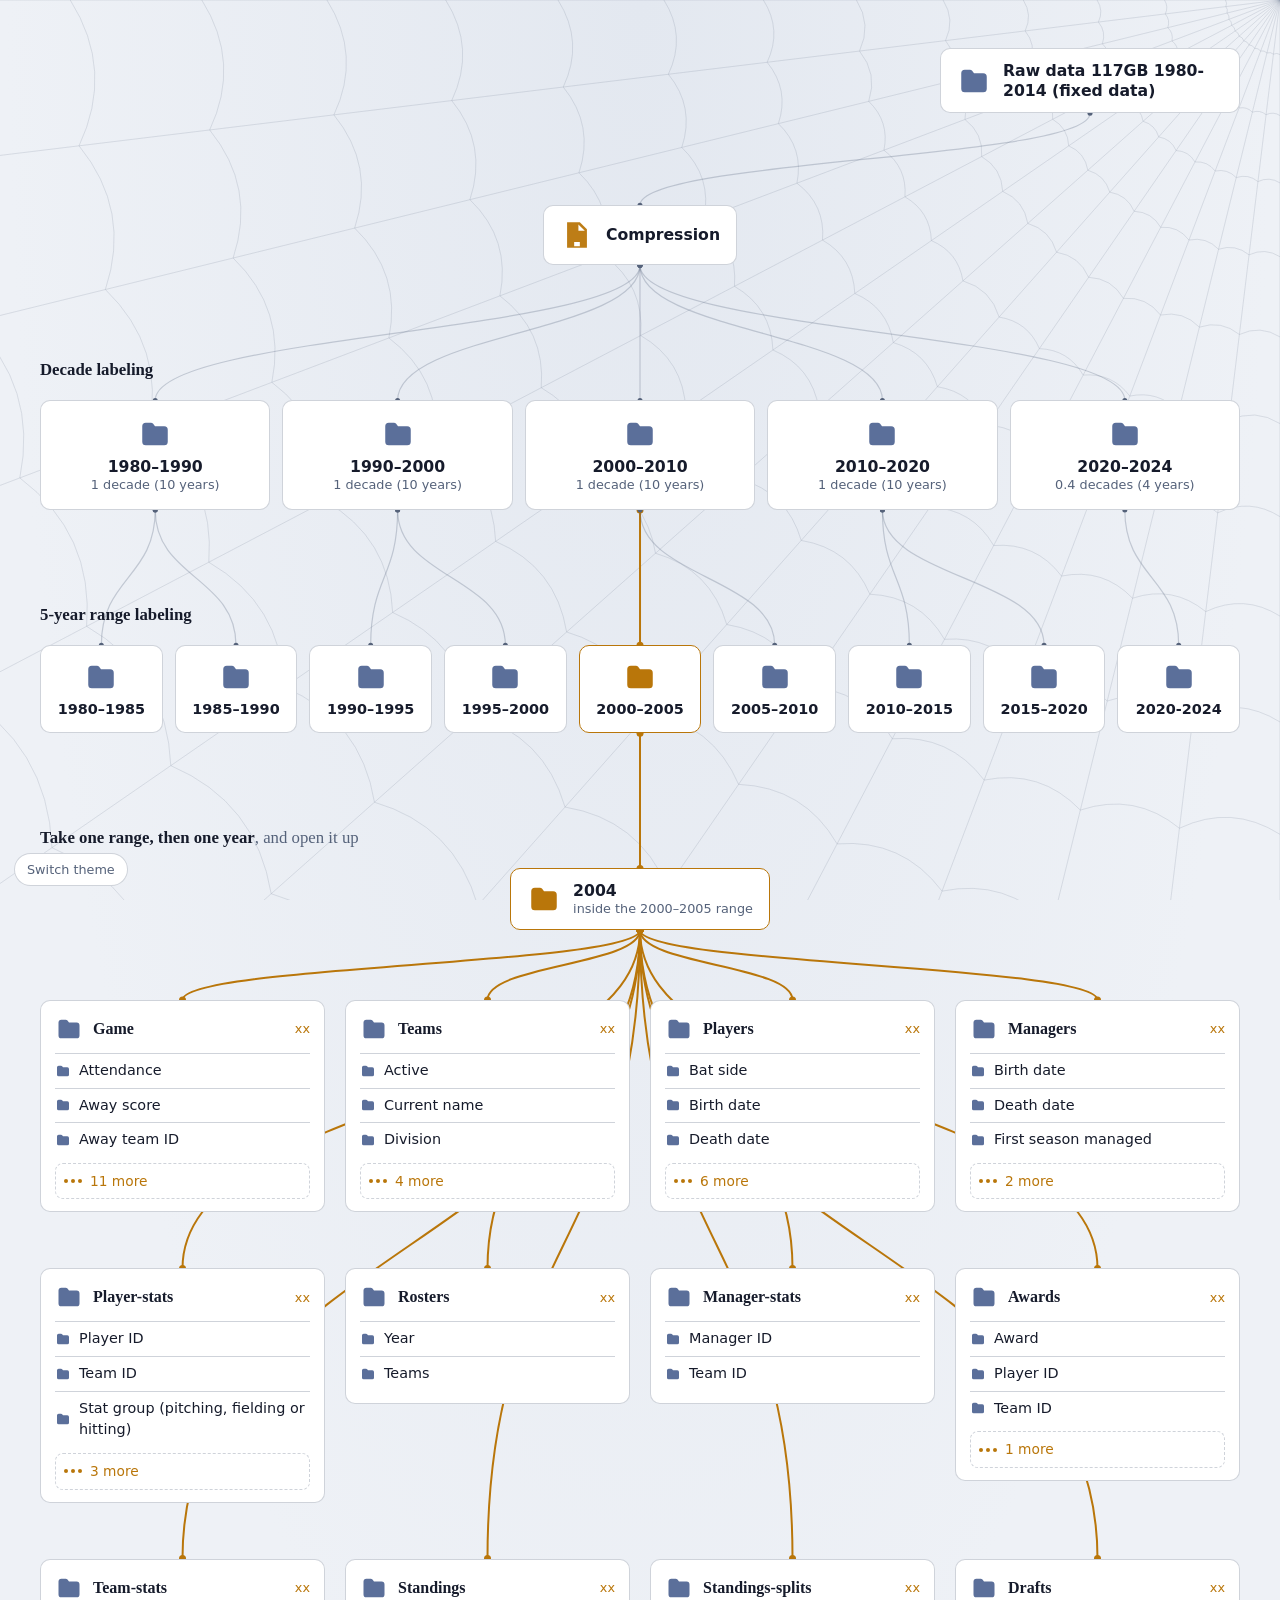
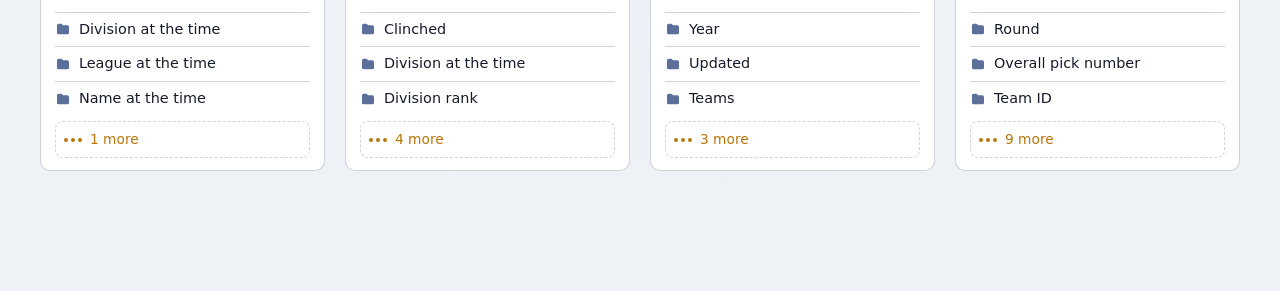
==== index.html @ 1d9f2767 "Add files via upload" ====
<!DOCTYPE html>
<html lang="en">
<head>
  <meta charset="UTF-8">
  <meta name="viewport" content="width=device-width, initial-scale=1">
  <title>Baseball data web, 1980–2014</title>
  <link rel="stylesheet" href="style.css">
</head>
<body>

<!-- Icon sprite -->
<svg width="0" height="0" style="position:absolute" aria-hidden="true">
  <symbol id="folder" viewBox="0 0 24 24">
    <path fill="currentColor" d="M3 6.5A2.5 2.5 0 0 1 5.5 4h3.6c.6 0 1.2.3 1.6.8L12 6.5h6.5A2.5 2.5 0 0 1 21 9v8.5a2.5 2.5 0 0 1-2.5 2.5h-13A2.5 2.5 0 0 1 3 17.5v-11Z"/>
  </symbol>
  <symbol id="zip" viewBox="0 0 24 24">
    <path fill="currentColor" d="M5 3h9l5 5v13H5V3Zm8 1.5V9h4.5L13 4.5ZM10 5h2v2h-2V5Zm0 3h2v2h-2V8Zm-2 3h2v2H8v-2Zm2 3h2v2h-2v-2Zm2 3h-2v3h4v-3h-2Z" opacity=".95"/>
  </symbol>
</svg>

<!-- Background web -->
<svg id="bgweb" aria-hidden="true"></svg>

<button class="theme-toggle" id="themeToggle" type="button">Switch theme</button>

<main id="flow">
  <svg id="strands" aria-hidden="true"></svg>

  <!-- Step 1 -->
  <section class="stage s1" aria-label="Step 1: Raw data">
    <div class="folder-node" id="raw">
      <svg><use href="#folder"/></svg>
      <span class="t">Raw data 117GB 1980-2014 (fixed data)</span>
    </div>
  </section>

  <!-- Step 2 -->
  <section class="stage s2" aria-label="Step 2: Compression">
    <div class="folder-node zip-node" id="compress">
      <svg><use href="#zip"/></svg>
      <span class="t">Compression</span>
    </div>
  </section>

  <!-- Step 3 -->
  <section class="stage" aria-label="Step 3: Decade labeling">
    <h2 class="stage-head"><b>Decade labeling</b></h2>
    <div class="row decades" id="decades"></div>
  </section>

  <!-- Step 4 -->
  <section class="stage" aria-label="Step 4: Five-year range labeling">
    <h2 class="stage-head"><b>5-year range labeling</b></h2>
    <div class="row ranges" id="ranges"></div>
  </section>

  <!-- Step 5 -->
  <section class="stage" aria-label="Step 5: One year opened up" style="margin-bottom:0">
    <h2 class="stage-head"><b>Take one range, then one year</b>, and open it up</h2>
    <div class="year-wrap">
      <div class="folder-node picked" id="year">
        <svg><use href="#folder"/></svg>
        <span class="t">2004<span class="sub">inside the 2000–2005 range</span></span>
      </div>
    </div>
    <div class="cards" id="cards"></div>
  </section>
</main>

<script>
/* ---------- DATA ---------- */
const decades = [
  ["1980–1990", "1 decade (10 years)"],
  ["1990–2000", "1 decade (10 years)"],
  ["2000–2010", "1 decade (10 years)"],
  ["2010–2020", "1 decade (10 years)"],
  ["2020–2024", "0.4 decades (4 years)"],
];

const ranges = [
  "1980–1985","1985–1990","1990–1995","1995–2000","2000–2005",
  "2005–2010","2010–2015","2015–2020","2020-2024",
];
const PICKED_RANGE = "2000–2005";
// which decade each range belongs to (index into decades)
const rangeParent = [0,0,1,1,2,2,3,3,4];

const pitching = ["Air outs","At bats","Batting average","Balks","Walks","Batters faced","Blown saves","Catcher's interference","Caught stealing","Caught stealing percentage","Complete games","Doubles","Earned runs","Earned run average","Games finished","Games pitched","Games started","Grounded into double play","Ground outs","Ground outs to air outs ratio","Hit by pitch","Hits","Hits per 9 innings","Holds","Home runs","Home runs per 9 innings","Inherited runners","Inherited runners scored","Innings pitched","Intentional walks","Losses","Number of pitches","On-base percentage","On-base plus slugging","Outs","Pickoffs","Pitches per inning","Runs","Runs scored per 9 innings","Sacrifice bunts","Sacrifice flies","Save opportunities","Saves","Shutouts","Slugging percentage","Stolen base percentage","Stolen bases","Strikeouts","Strike percentage","Strikeout-to-walk ratio","Strikeouts per 9 innings","Strikes","Total bases","Triples","Walks per 9 innings","Walks plus hits per inning pitched","Wild pitches","Winning percentage","Wins"];
const fielding = ["Age","Assists","Catcher earned run average","Catcher's interference","Caught stealing","Caught stealing percentage","Chances","Double plays","Errors","Fielding percentage","Games played","Games started","Innings","Passed balls","Pickoffs","Position","Put outs","Range factor per 9 innings","Range factor per game","Stolen base percentage","Stolen bases","Throwing errors","Triple plays","Wild pitches"];
const hitting = ["Age","Air outs","At bats","At bats per home run","Batting average","Batting average on balls in play","Walks","Catcher's interference","Caught stealing","Caught stealing percentage","Doubles","Games played","Grounded into double play","Ground outs","Ground outs to air outs ratio","Hit by pitch","Hits","Home runs","Intentional walks","Left on base","Number of pitches","On-base percentage","On-base plus slugging","Plate appearances","Runs batted in","Runs","Sacrifice bunts","Sacrifice flies","Slugging percentage","Stolen base percentage","Stolen bases","Strikeouts","Total bases","Triples"];

// count: "xx" until you have the exact numbers, then replace with the real number
const categories = [
  { name: "Game", count: "xx", items: ["Attendance","Away score","Away team ID","Ballpark ID","Date","Game ID","Game type (includes postseason)","Home score","Home team ID","Losing pitcher ID","Save pitcher ID","Status","Venue name at the time","Winning pitcher ID"] },
  { name: "Teams", count: "xx", items: ["Active","Current name","Division","ID","League",
      { name: "Name history (past names only)", children: ["Name","Through year"] },
      { name: "Trophies", children: ["Division titles","Pennants","Wild cards","World Series"] } ] },
  { name: "Players", count: "xx", items: ["Bat side","Birth date","Death date","Debut date","Height","Last active season","Pitch hand","Status","Weight"] },
  { name: "Managers", count: "xx", items: ["Birth date","Death date","First season managed","Last season managed","Status"] },
  { name: "Player-stats", count: "xx", items: ["Player ID","Team ID","Stat group (pitching, fielding or hitting)",
      { name: "Pitching stats", children: pitching },
      { name: "Fielding stats", children: fielding },
      { name: "Hitting stats", children: hitting } ] },
  { name: "Rosters", count: "xx", items: ["Year","Teams"] },
  { name: "Manager-stats", count: "xx", items: ["Manager ID","Team ID"] },
  { name: "Awards", count: "xx", items: ["Award","Player ID","Team ID","Year"] },
  { name: "Team-stats", count: "xx", items: ["Division at the time","League at the time","Name at the time","Team ID"] },
  { name: "Standings", count: "xx", items: ["Clinched","Division at the time","Division rank","Losses","Team ID","Winning percentage","Wins"] },
  { name: "Standings-splits", count: "xx", items: ["Year","Updated","Teams",
      { name: "Each team", children: ["Team ID","Wins","Losses","Winning percentage","Runs scored","Runs allowed","Run differential","Games behind","Wild card games behind"] },
      { name: "Splits", children: ["Home","Away","Left","Left home","Left away","Right","Right home","Right away","Last ten games","Extra-inning games","One-run games","Day games","Night games","Grass","Turf"] },
      { name: "Expected record", children: ["Expected win-loss record","Expected win-loss record for the season"] } ] },
  { name: "Drafts", count: "xx", items: ["Round","Overall pick number","Team ID","Player ID","Player name","Position","School","Birth date","Height","Weight","Bats (left, right or switch)","Throws (left or right)"] },
];

const PREVIEW = 3; // how many entries show before the "more" button

/* ---------- BUILD ---------- */
const ICON = '<svg><use href="#folder"/></svg>';
const $ = (id) => document.getElementById(id);

decades.forEach(([label, note], i) => {
  const d = document.createElement("div");
  d.className = "folder-node";
  d.id = "dec" + i;
  d.innerHTML = `${ICON}<span class="t">${label}<span class="sub">${note}</span></span>`;
  $("decades").appendChild(d);
});

ranges.forEach((label, i) => {
  const d = document.createElement("div");
  d.className = "folder-node" + (label === PICKED_RANGE ? " picked" : "");
  d.id = "rng" + i;
  d.innerHTML = `${ICON}<span class="t">${label}</span>`;
  $("ranges").appendChild(d);
});

function itemHTML(it) {
  if (typeof it === "string") return `<li>${ICON}<span>${it}</span></li>`;
  const kids = it.children.map((c) => `<li>${c}</li>`).join("");
  return `<li class="sub-group"><div class="gname">${ICON}<span>${it.name}</span></div><ul>${kids}</ul></li>`;
}

categories.forEach((cat, i) => {
  const card = document.createElement("article");
  card.className = "card";
  card.id = "cat" + i;
  const first = cat.items.slice(0, PREVIEW).map(itemHTML).join("");
  const rest = cat.items.slice(PREVIEW).map(itemHTML).join("");
  const hidden = cat.items.length - PREVIEW;
  card.innerHTML = `
    <div class="card-head">${ICON}<h3>${cat.name}</h3><span class="count">${cat.count}</span></div>
    <ul>${first}</ul>
    ${hidden > 0 ? `<ul class="rest">${rest}</ul>
    <button class="more" type="button" aria-expanded="false">
      <span class="dots" aria-hidden="true"><i></i><i></i><i></i></span>
      <span class="label">${hidden} more</span>
    </button>` : ""}`;
  const btn = card.querySelector(".more");
  if (btn) btn.addEventListener("click", () => {
    const open = card.classList.toggle("open");
    btn.setAttribute("aria-expanded", open);
    btn.querySelector(".label").textContent = open ? "Show less" : `${hidden} more`;
    drawStrands();
  });
  $("cards").appendChild(card);
});

/* ---------- STRANDS (the web connecting everything) ---------- */
const NS = "http://www.w3.org/2000/svg";
function pt(el, where) {
  const f = $("flow").getBoundingClientRect();
  const r = el.getBoundingClientRect();
  return { x: r.left - f.left + r.width / 2, y: (where === "top" ? r.top : r.bottom) - f.top };
}
function strand(svg, a, b, picked) {
  const p1 = pt(a, "bottom"), p2 = pt(b, "top");
  const my = (p1.y + p2.y) / 2;
  const path = document.createElementNS(NS, "path");
  path.setAttribute("d", `M${p1.x},${p1.y} C${p1.x},${my} ${p2.x},${my} ${p2.x},${p2.y}`);
  path.setAttribute("class", "strand" + (picked ? " picked" : ""));
  svg.appendChild(path);
  [p1, p2].forEach((p) => {
    const c = document.createElementNS(NS, "circle");
    c.setAttribute("cx", p.x); c.setAttribute("cy", p.y); c.setAttribute("r", picked ? 3.5 : 2.5);
    c.setAttribute("class", "dew" + (picked ? " picked" : ""));
    svg.appendChild(c);
  });
}
function drawStrands() {
  const svg = $("strands");
  svg.innerHTML = "";
  const pickedIdx = ranges.indexOf(PICKED_RANGE);
  strand(svg, $("raw"), $("compress"));
  decades.forEach((_, i) => strand(svg, $("compress"), $("dec" + i)));
  ranges.forEach((_, i) => strand(svg, $("dec" + rangeParent[i]), $("rng" + i), i === pickedIdx));
  strand(svg, $("rng" + pickedIdx), $("year"), true);
  categories.forEach((_, i) => strand(svg, $("year"), $("cat" + i), true));
}

/* ---------- BACKGROUND WEB ---------- */
function drawBg() {
  const svg = $("bgweb");
  const w = innerWidth, h = innerHeight;
  svg.setAttribute("viewBox", `0 0 ${w} ${h}`);
  svg.innerHTML = "";
  const cx = w, cy = 0, R = Math.hypot(w, h) * 1.05;
  const spokes = 13, rings = 16;
  const style = "stroke:var(--silk-dim);fill:none;stroke-width:1";
  for (let s = 0; s <= spokes; s++) {
    const a = Math.PI / 2 + (s / spokes) * (Math.PI / 2);
    const l = document.createElementNS(NS, "line");
    l.setAttribute("x1", cx); l.setAttribute("y1", cy);
    l.setAttribute("x2", cx + Math.cos(a) * R); l.setAttribute("y2", cy + Math.sin(a) * R);
    l.setAttribute("style", style);
    svg.appendChild(l);
  }
  for (let r = 1; r <= rings; r++) {
    const rad = (r / rings) * R * (0.5 + 0.5 * (r / rings));
    let d = "";
    for (let s = 0; s <= spokes; s++) {
      const a = Math.PI / 2 + (s / spokes) * (Math.PI / 2);
      const sag = s > 0 ? rad * 0.965 : rad; // silk sags between spokes
      const x = cx + Math.cos(a) * rad, y = cy + Math.sin(a) * rad;
      if (s === 0) d += `M${x},${y}`;
      else {
        const am = Math.PI / 2 + ((s - 0.5) / spokes) * (Math.PI / 2);
        d += ` Q${cx + Math.cos(am) * sag},${cy + Math.sin(am) * sag} ${x},${y}`;
      }
    }
    const p = document.createElementNS(NS, "path");
    p.setAttribute("d", d); p.setAttribute("style", style);
    svg.appendChild(p);
  }
}

/* ---------- THEME TOGGLE ---------- */
$("themeToggle").addEventListener("click", () => {
  const root = document.documentElement;
  const light = matchMedia("(prefers-color-scheme: light)").matches;
  const cur = root.dataset.theme || (light ? "light" : "dark");
  root.dataset.theme = cur === "dark" ? "light" : "dark";
  if (root.dataset.theme === "light") {
    root.style.cssText = "--bg:#eef1f6;--bg-2:#e3e8f0;--card:#fff;--silk:#55627a;--silk-dim:rgba(85,98,122,.28);--ink:#161b2b;--ink-dim:#55627a;--amber:#b9760a;--folder:#5b6f9a;--folder-hi:#b9760a";
  } else {
    root.style.cssText = "";
  }
});

/* ---------- INIT ---------- */
function redraw() { drawBg(); drawStrands(); }
addEventListener("resize", redraw);
addEventListener("load", redraw);
if (document.fonts && document.fonts.ready) document.fonts.ready.then(redraw);
redraw();
</script>
</body>
</html>
---- style.css ----
:root {
  --bg: #0f1220;
  --bg-2: #161a2e;
  --card: #1a1f36;
  --silk: #c9d4e3;
  --silk-dim: rgba(201, 212, 227, 0.22);
  --ink: #e9eef7;
  --ink-dim: #93a0b8;
  --amber: #f2b544;
  --folder: #7c8fb8;
  --folder-hi: #f2b544;
  --radius: 10px;
  --serif: "Iowan Old Style", "Palatino Linotype", Palatino, Georgia, serif;
  --sans: system-ui, -apple-system, "Segoe UI", Roboto, sans-serif;
}

@media (prefers-color-scheme: light) {
  :root:not([data-theme="dark"]) {
    --bg: #eef1f6;
    --bg-2: #e3e8f0;
    --card: #ffffff;
    --silk: #55627a;
    --silk-dim: rgba(85, 98, 122, 0.28);
    --ink: #161b2b;
    --ink-dim: #55627a;
    --amber: #b9760a;
    --folder: #5b6f9a;
    --folder-hi: #b9760a;
  }
}

* { box-sizing: border-box; }

html { background: var(--bg); }

body {
  margin: 0;
  min-height: 100vh;
  color: var(--ink);
  font-family: var(--sans);
  line-height: 1.5;
  overflow-x: auto;
  background:
    radial-gradient(ellipse at 50% 0%, var(--bg-2), transparent 70%),
    var(--bg);
}

/* Fixed background web: radial spokes + concentric rings from the top-right corner */
#bgweb {
  position: fixed;
  inset: 0;
  width: 100%;
  height: 100%;
  z-index: 0;
  pointer-events: none;
  opacity: 0.55;
}

#flow {
  position: relative;
  z-index: 1;
  min-width: 1240px;
  max-width: 1500px;
  margin: 0 auto;
  padding: 48px 40px 120px;
}

#strands {
  position: absolute;
  inset: 0;
  width: 100%;
  height: 100%;
  z-index: 0;
  pointer-events: none;
  overflow: visible;
}

.strand {
  fill: none;
  stroke: var(--silk-dim);
  stroke-width: 1.2;
}
.strand.picked {
  stroke: var(--amber);
  stroke-width: 2;
  stroke-dasharray: 1000;
  stroke-dashoffset: 1000;
  animation: spin 1.8s ease-out 0.3s forwards;
}
@keyframes spin { to { stroke-dashoffset: 0; } }
.dew { fill: var(--silk); }
.dew.picked { fill: var(--amber); }

.stage {
  position: relative;
  z-index: 1;
  margin-bottom: 92px;
}

.stage-head {
  font-family: var(--serif);
  font-size: 1.05rem;
  color: var(--ink-dim);
  margin: 0 0 18px;
  font-weight: 400;
}
.stage-head b { color: var(--ink); font-weight: 600; }

/* Step 1: top right */
.stage.s1 { display: flex; justify-content: flex-end; }
.stage.s1 .folder-node { max-width: 300px; }

/* Step 2: centered */
.stage.s2 { display: flex; justify-content: center; }

/* Folder nodes */
.folder-node {
  display: inline-flex;
  align-items: center;
  gap: 12px;
  padding: 12px 16px;
  background: var(--card);
  border: 1px solid var(--silk-dim);
  border-radius: var(--radius);
  color: var(--ink);
  text-align: left;
}
.folder-node svg { width: 34px; height: 34px; flex: none; color: var(--folder); }
.folder-node .t { font-weight: 600; font-size: 0.98rem; line-height: 1.25; }
.folder-node .sub { display: block; font-size: 0.8rem; color: var(--ink-dim); font-weight: 400; }
.folder-node.picked { border-color: var(--amber); }
.folder-node.picked svg { color: var(--folder-hi); }

.zip-node svg { color: var(--amber); }

.row {
  display: flex;
  gap: 12px;
  justify-content: space-between;
}
.row .folder-node { flex: 1 1 0; min-width: 0; padding: 12px; }
.row.decades .folder-node { flex-direction: column; text-align: center; gap: 6px; padding: 16px 10px; }
.row.ranges .folder-node { flex-direction: column; text-align: center; gap: 6px; padding: 14px 6px; }
.row.ranges .t { font-size: 0.9rem; }

/* Year + category cards */
.year-wrap { display: flex; justify-content: center; margin-bottom: 70px; position: relative; z-index: 1; }
.pick-note { text-align: center; color: var(--ink-dim); font-size: 0.9rem; margin: 0 0 14px; }

.cards {
  position: relative;
  z-index: 1;
  display: grid;
  grid-template-columns: repeat(4, 1fr);
  gap: 56px 20px;
  align-items: start;
}

.card {
  background: var(--card);
  border: 1px solid var(--silk-dim);
  border-radius: var(--radius);
  padding: 14px 14px 12px;
}
.card-head { display: flex; align-items: center; gap: 10px; margin-bottom: 10px; }
.card-head svg { width: 28px; height: 28px; color: var(--folder); flex: none; }
.card-head h3 { margin: 0; font-size: 1rem; font-family: var(--serif); font-weight: 600; }
.card-head .count { margin-left: auto; font-size: 0.8rem; color: var(--amber); font-variant-numeric: tabular-nums; }

.card ul { list-style: none; margin: 0; padding: 0; }
.card li {
  display: flex;
  align-items: center;
  gap: 8px;
  padding: 6px 0;
  border-top: 1px solid var(--silk-dim);
  font-size: 0.9rem;
}
.card li svg { width: 16px; height: 16px; color: var(--folder); flex: none; }

.card li.sub-group { display: block; }
.card li.sub-group > .gname { display: flex; align-items: center; gap: 8px; font-weight: 600; }
.card li.sub-group ul { margin: 6px 0 2px 24px; }
.card li.sub-group li { border-top: 1px dashed var(--silk-dim); font-size: 0.84rem; color: var(--ink-dim); }

.more {
  display: flex;
  align-items: center;
  gap: 8px;
  width: 100%;
  margin-top: 6px;
  padding: 7px 8px;
  background: transparent;
  color: var(--amber);
  border: 1px dashed var(--silk-dim);
  border-radius: 8px;
  font: inherit;
  font-size: 0.86rem;
  cursor: pointer;
}
.more:hover { border-color: var(--amber); }
.more:focus-visible, .theme-toggle:focus-visible { outline: 2px solid var(--amber); outline-offset: 2px; }
.more .dots { display: inline-flex; gap: 3px; }
.more .dots i { width: 4px; height: 4px; border-radius: 50%; background: currentColor; display: block; }

.rest { display: none; }
.card.open .rest { display: block; }

.theme-toggle {
  position: fixed;
  left: 14px;
  bottom: 14px;
  z-index: 5;
  background: var(--card);
  color: var(--ink-dim);
  border: 1px solid var(--silk-dim);
  border-radius: 999px;
  padding: 6px 12px;
  font: inherit;
  font-size: 0.8rem;
  cursor: pointer;
}

@media (prefers-reduced-motion: reduce) {
  .strand.picked { animation: none; stroke-dashoffset: 0; }
}
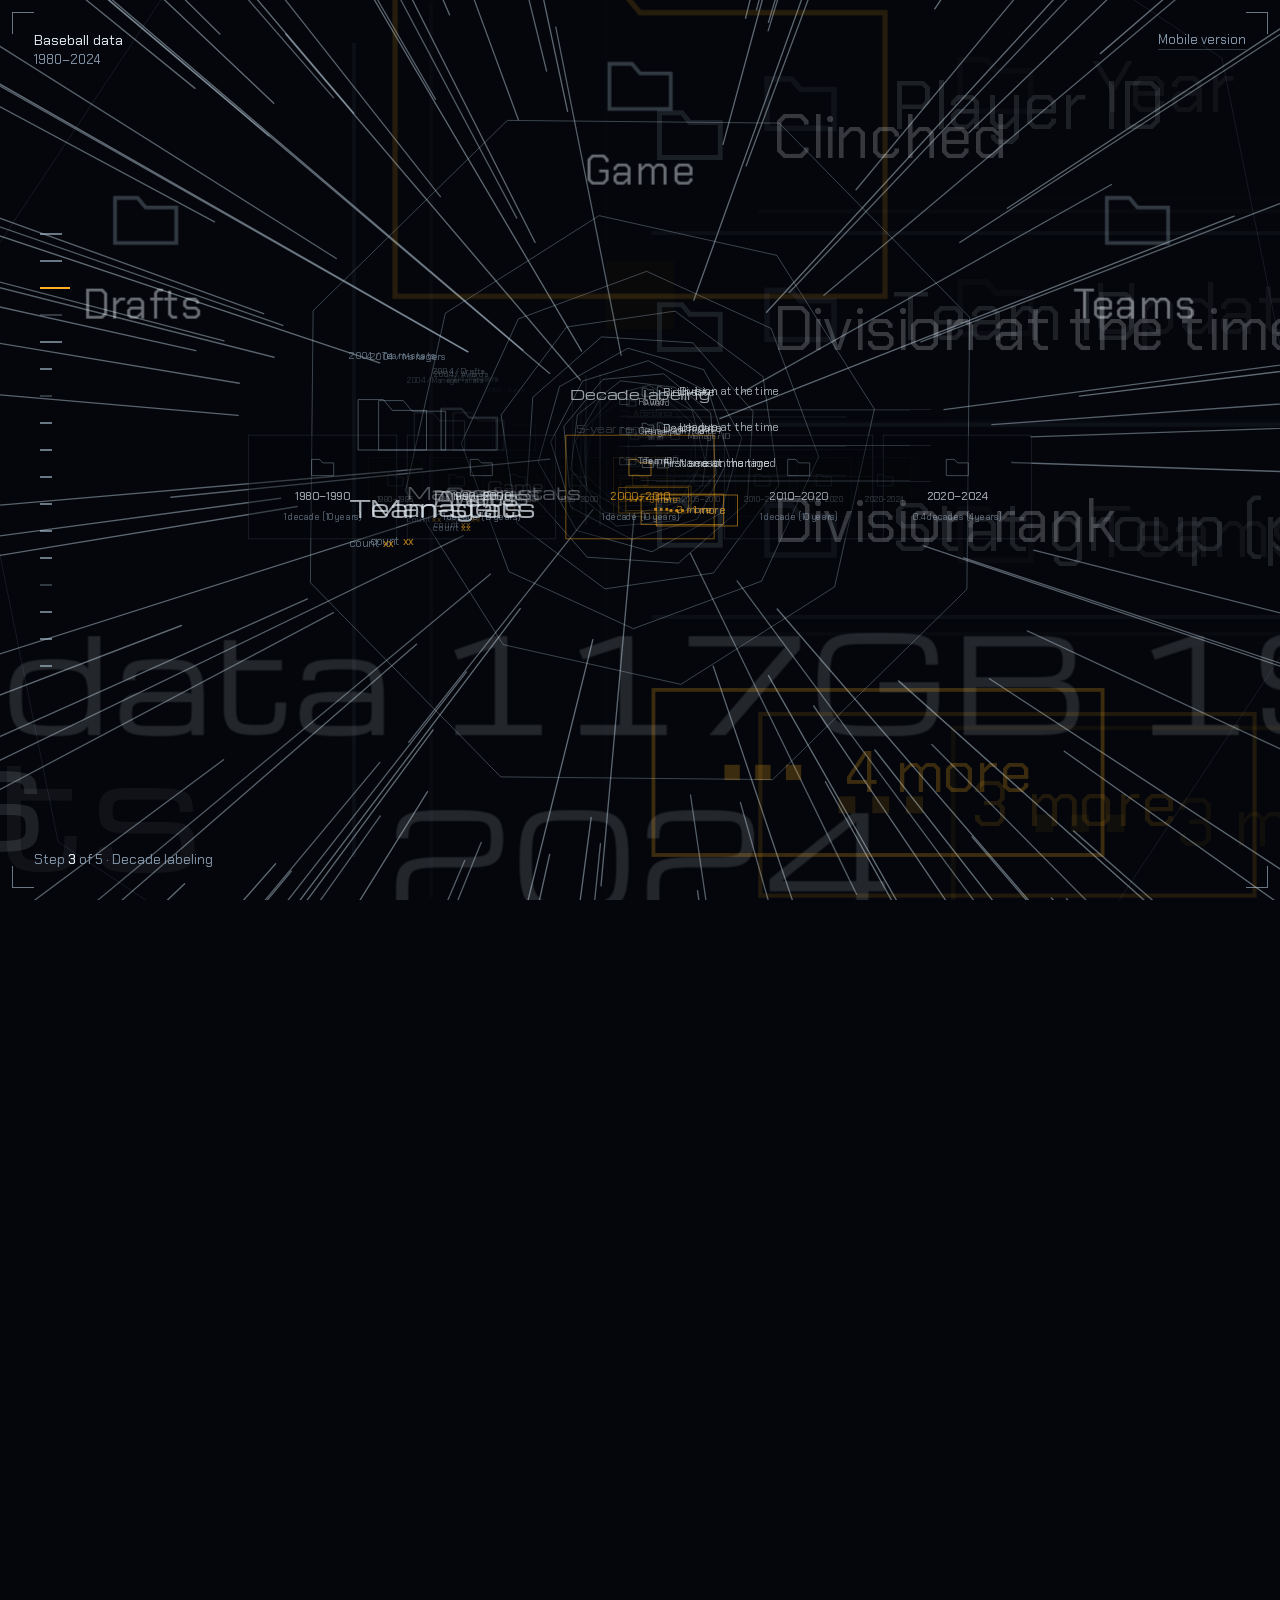
==== commit 48790240: "Add files via upload" ====
--- a/index.html
+++ b/index.html
@@ -3,256 +3,16 @@
 <head>
   <meta charset="UTF-8">
   <meta name="viewport" content="width=device-width, initial-scale=1">
-  <title>Baseball data web, 1980–2014</title>
-  <link rel="stylesheet" href="style.css">
+  <title>Baseball data, 1980–2024</title>
+  <style>html{background:#04060b;color:#a9bfd1;font-family:system-ui,sans-serif}a{color:#ffb020}body{padding:2rem}</style>
 </head>
 <body>
-
-<!-- Icon sprite -->
-<svg width="0" height="0" style="position:absolute" aria-hidden="true">
-  <symbol id="folder" viewBox="0 0 24 24">
-    <path fill="currentColor" d="M3 6.5A2.5 2.5 0 0 1 5.5 4h3.6c.6 0 1.2.3 1.6.8L12 6.5h6.5A2.5 2.5 0 0 1 21 9v8.5a2.5 2.5 0 0 1-2.5 2.5h-13A2.5 2.5 0 0 1 3 17.5v-11Z"/>
-  </symbol>
-  <symbol id="zip" viewBox="0 0 24 24">
-    <path fill="currentColor" d="M5 3h9l5 5v13H5V3Zm8 1.5V9h4.5L13 4.5ZM10 5h2v2h-2V5Zm0 3h2v2h-2V8Zm-2 3h2v2H8v-2Zm2 3h2v2h-2v-2Zm2 3h-2v3h4v-3h-2Z" opacity=".95"/>
-  </symbol>
-</svg>
-
-<!-- Background web -->
-<svg id="bgweb" aria-hidden="true"></svg>
-
-<button class="theme-toggle" id="themeToggle" type="button">Switch theme</button>
-
-<main id="flow">
-  <svg id="strands" aria-hidden="true"></svg>
-
-  <!-- Step 1 -->
-  <section class="stage s1" aria-label="Step 1: Raw data">
-    <div class="folder-node" id="raw">
-      <svg><use href="#folder"/></svg>
-      <span class="t">Raw data 117GB 1980-2014 (fixed data)</span>
-    </div>
-  </section>
-
-  <!-- Step 2 -->
-  <section class="stage s2" aria-label="Step 2: Compression">
-    <div class="folder-node zip-node" id="compress">
-      <svg><use href="#zip"/></svg>
-      <span class="t">Compression</span>
-    </div>
-  </section>
-
-  <!-- Step 3 -->
-  <section class="stage" aria-label="Step 3: Decade labeling">
-    <h2 class="stage-head"><b>Decade labeling</b></h2>
-    <div class="row decades" id="decades"></div>
-  </section>
-
-  <!-- Step 4 -->
-  <section class="stage" aria-label="Step 4: Five-year range labeling">
-    <h2 class="stage-head"><b>5-year range labeling</b></h2>
-    <div class="row ranges" id="ranges"></div>
-  </section>
-
-  <!-- Step 5 -->
-  <section class="stage" aria-label="Step 5: One year opened up" style="margin-bottom:0">
-    <h2 class="stage-head"><b>Take one range, then one year</b>, and open it up</h2>
-    <div class="year-wrap">
-      <div class="folder-node picked" id="year">
-        <svg><use href="#folder"/></svg>
-        <span class="t">2004<span class="sub">inside the 2000–2005 range</span></span>
-      </div>
-    </div>
-    <div class="cards" id="cards"></div>
-  </section>
-</main>
-
-<script>
-/* ---------- DATA ---------- */
-const decades = [
-  ["1980–1990", "1 decade (10 years)"],
-  ["1990–2000", "1 decade (10 years)"],
-  ["2000–2010", "1 decade (10 years)"],
-  ["2010–2020", "1 decade (10 years)"],
-  ["2020–2024", "0.4 decades (4 years)"],
-];
-
-const ranges = [
-  "1980–1985","1985–1990","1990–1995","1995–2000","2000–2005",
-  "2005–2010","2010–2015","2015–2020","2020-2024",
-];
-const PICKED_RANGE = "2000–2005";
-// which decade each range belongs to (index into decades)
-const rangeParent = [0,0,1,1,2,2,3,3,4];
-
-const pitching = ["Air outs","At bats","Batting average","Balks","Walks","Batters faced","Blown saves","Catcher's interference","Caught stealing","Caught stealing percentage","Complete games","Doubles","Earned runs","Earned run average","Games finished","Games pitched","Games started","Grounded into double play","Ground outs","Ground outs to air outs ratio","Hit by pitch","Hits","Hits per 9 innings","Holds","Home runs","Home runs per 9 innings","Inherited runners","Inherited runners scored","Innings pitched","Intentional walks","Losses","Number of pitches","On-base percentage","On-base plus slugging","Outs","Pickoffs","Pitches per inning","Runs","Runs scored per 9 innings","Sacrifice bunts","Sacrifice flies","Save opportunities","Saves","Shutouts","Slugging percentage","Stolen base percentage","Stolen bases","Strikeouts","Strike percentage","Strikeout-to-walk ratio","Strikeouts per 9 innings","Strikes","Total bases","Triples","Walks per 9 innings","Walks plus hits per inning pitched","Wild pitches","Winning percentage","Wins"];
-const fielding = ["Age","Assists","Catcher earned run average","Catcher's interference","Caught stealing","Caught stealing percentage","Chances","Double plays","Errors","Fielding percentage","Games played","Games started","Innings","Passed balls","Pickoffs","Position","Put outs","Range factor per 9 innings","Range factor per game","Stolen base percentage","Stolen bases","Throwing errors","Triple plays","Wild pitches"];
-const hitting = ["Age","Air outs","At bats","At bats per home run","Batting average","Batting average on balls in play","Walks","Catcher's interference","Caught stealing","Caught stealing percentage","Doubles","Games played","Grounded into double play","Ground outs","Ground outs to air outs ratio","Hit by pitch","Hits","Home runs","Intentional walks","Left on base","Number of pitches","On-base percentage","On-base plus slugging","Plate appearances","Runs batted in","Runs","Sacrifice bunts","Sacrifice flies","Slugging percentage","Stolen base percentage","Stolen bases","Strikeouts","Total bases","Triples"];
-
-// count: "xx" until you have the exact numbers, then replace with the real number
-const categories = [
-  { name: "Game", count: "xx", items: ["Attendance","Away score","Away team ID","Ballpark ID","Date","Game ID","Game type (includes postseason)","Home score","Home team ID","Losing pitcher ID","Save pitcher ID","Status","Venue name at the time","Winning pitcher ID"] },
-  { name: "Teams", count: "xx", items: ["Active","Current name","Division","ID","League",
-      { name: "Name history (past names only)", children: ["Name","Through year"] },
-      { name: "Trophies", children: ["Division titles","Pennants","Wild cards","World Series"] } ] },
-  { name: "Players", count: "xx", items: ["Bat side","Birth date","Death date","Debut date","Height","Last active season","Pitch hand","Status","Weight"] },
-  { name: "Managers", count: "xx", items: ["Birth date","Death date","First season managed","Last season managed","Status"] },
-  { name: "Player-stats", count: "xx", items: ["Player ID","Team ID","Stat group (pitching, fielding or hitting)",
-      { name: "Pitching stats", children: pitching },
-      { name: "Fielding stats", children: fielding },
-      { name: "Hitting stats", children: hitting } ] },
-  { name: "Rosters", count: "xx", items: ["Year","Teams"] },
-  { name: "Manager-stats", count: "xx", items: ["Manager ID","Team ID"] },
-  { name: "Awards", count: "xx", items: ["Award","Player ID","Team ID","Year"] },
-  { name: "Team-stats", count: "xx", items: ["Division at the time","League at the time","Name at the time","Team ID"] },
-  { name: "Standings", count: "xx", items: ["Clinched","Division at the time","Division rank","Losses","Team ID","Winning percentage","Wins"] },
-  { name: "Standings-splits", count: "xx", items: ["Year","Updated","Teams",
-      { name: "Each team", children: ["Team ID","Wins","Losses","Winning percentage","Runs scored","Runs allowed","Run differential","Games behind","Wild card games behind"] },
-      { name: "Splits", children: ["Home","Away","Left","Left home","Left away","Right","Right home","Right away","Last ten games","Extra-inning games","One-run games","Day games","Night games","Grass","Turf"] },
-      { name: "Expected record", children: ["Expected win-loss record","Expected win-loss record for the season"] } ] },
-  { name: "Drafts", count: "xx", items: ["Round","Overall pick number","Team ID","Player ID","Player name","Position","School","Birth date","Height","Weight","Bats (left, right or switch)","Throws (left or right)"] },
-];
-
-const PREVIEW = 3; // how many entries show before the "more" button
-
-/* ---------- BUILD ---------- */
-const ICON = '<svg><use href="#folder"/></svg>';
-const $ = (id) => document.getElementById(id);
-
-decades.forEach(([label, note], i) => {
-  const d = document.createElement("div");
-  d.className = "folder-node";
-  d.id = "dec" + i;
-  d.innerHTML = `${ICON}<span class="t">${label}<span class="sub">${note}</span></span>`;
-  $("decades").appendChild(d);
-});
-
-ranges.forEach((label, i) => {
-  const d = document.createElement("div");
-  d.className = "folder-node" + (label === PICKED_RANGE ? " picked" : "");
-  d.id = "rng" + i;
-  d.innerHTML = `${ICON}<span class="t">${label}</span>`;
-  $("ranges").appendChild(d);
-});
-
-function itemHTML(it) {
-  if (typeof it === "string") return `<li>${ICON}<span>${it}</span></li>`;
-  const kids = it.children.map((c) => `<li>${c}</li>`).join("");
-  return `<li class="sub-group"><div class="gname">${ICON}<span>${it.name}</span></div><ul>${kids}</ul></li>`;
-}
-
-categories.forEach((cat, i) => {
-  const card = document.createElement("article");
-  card.className = "card";
-  card.id = "cat" + i;
-  const first = cat.items.slice(0, PREVIEW).map(itemHTML).join("");
-  const rest = cat.items.slice(PREVIEW).map(itemHTML).join("");
-  const hidden = cat.items.length - PREVIEW;
-  card.innerHTML = `
-    <div class="card-head">${ICON}<h3>${cat.name}</h3><span class="count">${cat.count}</span></div>
-    <ul>${first}</ul>
-    ${hidden > 0 ? `<ul class="rest">${rest}</ul>
-    <button class="more" type="button" aria-expanded="false">
-      <span class="dots" aria-hidden="true"><i></i><i></i><i></i></span>
-      <span class="label">${hidden} more</span>
-    </button>` : ""}`;
-  const btn = card.querySelector(".more");
-  if (btn) btn.addEventListener("click", () => {
-    const open = card.classList.toggle("open");
-    btn.setAttribute("aria-expanded", open);
-    btn.querySelector(".label").textContent = open ? "Show less" : `${hidden} more`;
-    drawStrands();
-  });
-  $("cards").appendChild(card);
-});
-
-/* ---------- STRANDS (the web connecting everything) ---------- */
-const NS = "http://www.w3.org/2000/svg";
-function pt(el, where) {
-  const f = $("flow").getBoundingClientRect();
-  const r = el.getBoundingClientRect();
-  return { x: r.left - f.left + r.width / 2, y: (where === "top" ? r.top : r.bottom) - f.top };
-}
-function strand(svg, a, b, picked) {
-  const p1 = pt(a, "bottom"), p2 = pt(b, "top");
-  const my = (p1.y + p2.y) / 2;
-  const path = document.createElementNS(NS, "path");
-  path.setAttribute("d", `M${p1.x},${p1.y} C${p1.x},${my} ${p2.x},${my} ${p2.x},${p2.y}`);
-  path.setAttribute("class", "strand" + (picked ? " picked" : ""));
-  svg.appendChild(path);
-  [p1, p2].forEach((p) => {
-    const c = document.createElementNS(NS, "circle");
-    c.setAttribute("cx", p.x); c.setAttribute("cy", p.y); c.setAttribute("r", picked ? 3.5 : 2.5);
-    c.setAttribute("class", "dew" + (picked ? " picked" : ""));
-    svg.appendChild(c);
-  });
-}
-function drawStrands() {
-  const svg = $("strands");
-  svg.innerHTML = "";
-  const pickedIdx = ranges.indexOf(PICKED_RANGE);
-  strand(svg, $("raw"), $("compress"));
-  decades.forEach((_, i) => strand(svg, $("compress"), $("dec" + i)));
-  ranges.forEach((_, i) => strand(svg, $("dec" + rangeParent[i]), $("rng" + i), i === pickedIdx));
-  strand(svg, $("rng" + pickedIdx), $("year"), true);
-  categories.forEach((_, i) => strand(svg, $("year"), $("cat" + i), true));
-}
-
-/* ---------- BACKGROUND WEB ---------- */
-function drawBg() {
-  const svg = $("bgweb");
-  const w = innerWidth, h = innerHeight;
-  svg.setAttribute("viewBox", `0 0 ${w} ${h}`);
-  svg.innerHTML = "";
-  const cx = w, cy = 0, R = Math.hypot(w, h) * 1.05;
-  const spokes = 13, rings = 16;
-  const style = "stroke:var(--silk-dim);fill:none;stroke-width:1";
-  for (let s = 0; s <= spokes; s++) {
-    const a = Math.PI / 2 + (s / spokes) * (Math.PI / 2);
-    const l = document.createElementNS(NS, "line");
-    l.setAttribute("x1", cx); l.setAttribute("y1", cy);
-    l.setAttribute("x2", cx + Math.cos(a) * R); l.setAttribute("y2", cy + Math.sin(a) * R);
-    l.setAttribute("style", style);
-    svg.appendChild(l);
-  }
-  for (let r = 1; r <= rings; r++) {
-    const rad = (r / rings) * R * (0.5 + 0.5 * (r / rings));
-    let d = "";
-    for (let s = 0; s <= spokes; s++) {
-      const a = Math.PI / 2 + (s / spokes) * (Math.PI / 2);
-      const sag = s > 0 ? rad * 0.965 : rad; // silk sags between spokes
-      const x = cx + Math.cos(a) * rad, y = cy + Math.sin(a) * rad;
-      if (s === 0) d += `M${x},${y}`;
-      else {
-        const am = Math.PI / 2 + ((s - 0.5) / spokes) * (Math.PI / 2);
-        d += ` Q${cx + Math.cos(am) * sag},${cy + Math.sin(am) * sag} ${x},${y}`;
-      }
-    }
-    const p = document.createElementNS(NS, "path");
-    p.setAttribute("d", d); p.setAttribute("style", style);
-    svg.appendChild(p);
-  }
-}
-
-/* ---------- THEME TOGGLE ---------- */
-$("themeToggle").addEventListener("click", () => {
-  const root = document.documentElement;
-  const light = matchMedia("(prefers-color-scheme: light)").matches;
-  const cur = root.dataset.theme || (light ? "light" : "dark");
-  root.dataset.theme = cur === "dark" ? "light" : "dark";
-  if (root.dataset.theme === "light") {
-    root.style.cssText = "--bg:#eef1f6;--bg-2:#e3e8f0;--card:#fff;--silk:#55627a;--silk-dim:rgba(85,98,122,.28);--ink:#161b2b;--ink-dim:#55627a;--amber:#b9760a;--folder:#5b6f9a;--folder-hi:#b9760a";
-  } else {
-    root.style.cssText = "";
-  }
-});
-
-/* ---------- INIT ---------- */
-function redraw() { drawBg(); drawStrands(); }
-addEventListener("resize", redraw);
-addEventListener("load", redraw);
-if (document.fonts && document.fonts.ready) document.fonts.ready.then(redraw);
-redraw();
-</script>
+  <noscript><p>Pick a version: <a href="desktop.html">Desktop</a> · <a href="mobile.html">Mobile</a></p></noscript>
+  <script>
+    // Sends phones to the mobile version and everyone else to the desktop version.
+    var small = matchMedia('(max-width: 820px)').matches ||
+      (matchMedia('(pointer: coarse)').matches && Math.min(screen.width, screen.height) < 820);
+    location.replace(small ? 'mobile.html' : 'desktop.html');
+  </script>
 </body>
 </html>
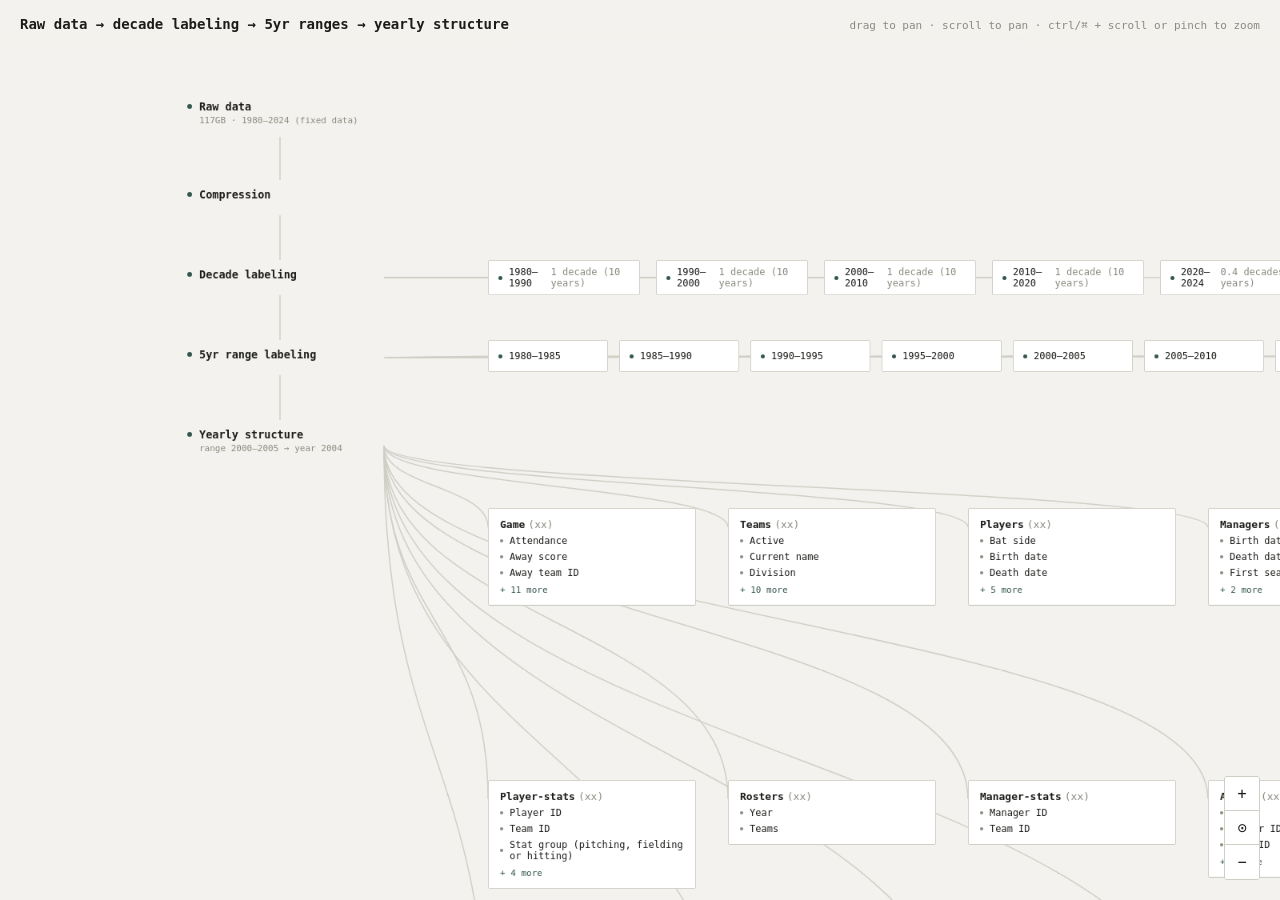
==== commit ca3ba501: "Add files via upload" ====
--- a/index.html
+++ b/index.html
@@ -1,18 +1,31 @@
 <!DOCTYPE html>
 <html lang="en">
 <head>
-  <meta charset="UTF-8">
-  <meta name="viewport" content="width=device-width, initial-scale=1">
-  <title>Baseball data, 1980–2024</title>
-  <style>html{background:#04060b;color:#a9bfd1;font-family:system-ui,sans-serif}a{color:#ffb020}body{padding:2rem}</style>
+<meta charset="UTF-8">
+<meta name="viewport" content="width=device-width, initial-scale=1">
+<title>Data Pipeline — Graph</title>
+<link rel="stylesheet" href="style.css">
 </head>
 <body>
-  <noscript><p>Pick a version: <a href="desktop.html">Desktop</a> · <a href="mobile.html">Mobile</a></p></noscript>
-  <script>
-    // Sends phones to the mobile version and everyone else to the desktop version.
-    var small = matchMedia('(max-width: 820px)').matches ||
-      (matchMedia('(pointer: coarse)').matches && Math.min(screen.width, screen.height) < 820);
-    location.replace(small ? 'mobile.html' : 'desktop.html');
-  </script>
+
+  <div class="topbar">
+    <div class="title">Raw data → decade labeling → 5yr ranges → yearly structure</div>
+    <div class="hint">drag to pan · scroll to pan · ctrl/⌘ + scroll or pinch to zoom</div>
+  </div>
+
+  <div class="zoom-controls">
+    <button id="zoomIn" aria-label="Zoom in">+</button>
+    <button id="zoomReset" aria-label="Reset view">⊙</button>
+    <button id="zoomOut" aria-label="Zoom out">−</button>
+  </div>
+
+  <div id="viewport" class="viewport">
+    <div id="world" class="world">
+      <svg id="edges" class="edges"></svg>
+      <div id="nodes" class="nodes"></div>
+    </div>
+  </div>
+
+<script src="script.js"></script>
 </body>
 </html>
--- a/style.css
+++ b/style.css
@@ -0,0 +1,97 @@
+:root{
+  --bg:#f3f2ee;
+  --ink:#1c1c1a;
+  --mute:#8a8a80;
+  --line:#cfcfc6;
+  --card:#ffffff;
+  --accent:#33564f;
+}
+
+*{box-sizing:border-box}
+
+html,body{
+  margin:0; padding:0; width:100%; height:100%;
+  overflow:hidden; background:var(--bg); color:var(--ink);
+  font-family:ui-monospace,"SF Mono","Cascadia Code",Consolas,monospace;
+  font-size:13px;
+}
+
+.topbar{
+  position:fixed; top:0; left:0; right:0; z-index:20;
+  display:flex; justify-content:space-between; align-items:baseline;
+  padding:16px 20px; pointer-events:none;
+  background:linear-gradient(var(--bg) 55%, transparent);
+}
+.title{font-weight:600; font-size:14px}
+.hint{color:var(--mute); font-size:11px}
+
+.zoom-controls{
+  position:fixed; bottom:20px; right:20px; z-index:20;
+  display:flex; flex-direction:column; border:1px solid var(--line);
+  background:var(--card); border-radius:3px; overflow:hidden;
+}
+.zoom-controls button{
+  width:34px; height:34px; border:none; background:var(--card); color:var(--ink);
+  font-family:inherit; font-size:15px; cursor:pointer; border-bottom:1px solid var(--line);
+}
+.zoom-controls button:last-child{border-bottom:none}
+.zoom-controls button:hover{background:var(--bg)}
+
+.viewport{
+  position:absolute; inset:0; overflow:hidden; cursor:grab;
+}
+.viewport.grabbing{cursor:grabbing}
+
+.world{
+  position:absolute; top:0; left:0;
+  width:2000px; height:2200px;
+  transform-origin:0 0;
+  will-change:transform;
+}
+
+.edges{
+  position:absolute; top:0; left:0; width:100%; height:100%;
+  overflow:visible; pointer-events:none;
+}
+.edges path{
+  fill:none; stroke:var(--line); stroke-width:1.5;
+}
+
+.nodes{ position:absolute; top:0; left:0; width:100%; height:100%; }
+
+.node{
+  position:absolute;
+  padding:10px 14px;
+}
+.node .dot{
+  display:inline-block; width:6px; height:6px; border-radius:50%;
+  background:var(--accent); margin-right:9px; flex-shrink:0;
+}
+.node .heading{display:flex; align-items:center; font-weight:600; font-size:13.5px; white-space:nowrap}
+.node .detail{color:var(--mute); font-size:11px; margin-top:3px; margin-left:15px}
+
+.chip{
+  position:absolute;
+  border:1px solid var(--line); background:var(--card); border-radius:2px;
+  display:flex; align-items:center; padding:0 12px; font-size:12px;
+}
+.chip .dot{width:5px; height:5px; border-radius:50%; background:var(--accent); margin-right:8px; flex-shrink:0}
+.chip .n{color:var(--mute); margin-left:6px}
+
+.card{
+  position:absolute;
+  border:1px solid var(--line); background:var(--card); border-radius:2px;
+  padding:12px 14px; z-index:1;
+}
+.card.top{ z-index:5; box-shadow:0 6px 24px rgba(0,0,0,.08); }
+.card summary{cursor:pointer; list-style:none; display:block}
+.card summary::-webkit-details-marker{display:none}
+.cname{font-weight:600; font-size:13px}
+.cname .n{color:var(--mute); font-weight:400; margin-left:4px}
+.field{display:flex; align-items:center; margin-top:6px; font-size:12px}
+.field.sub{margin-left:15px; color:var(--mute)}
+.field .fdot{width:4px; height:4px; border-radius:50%; background:var(--mute); margin-right:8px; flex-shrink:0}
+.more-toggle{margin-top:8px; font-size:11px; color:var(--accent)}
+.more-toggle:hover{text-decoration:underline}
+.card[open] .more-toggle::before{content:"− hide"}
+.card:not([open]) .more-toggle::before{content:"+ " attr(data-count) " more"}
